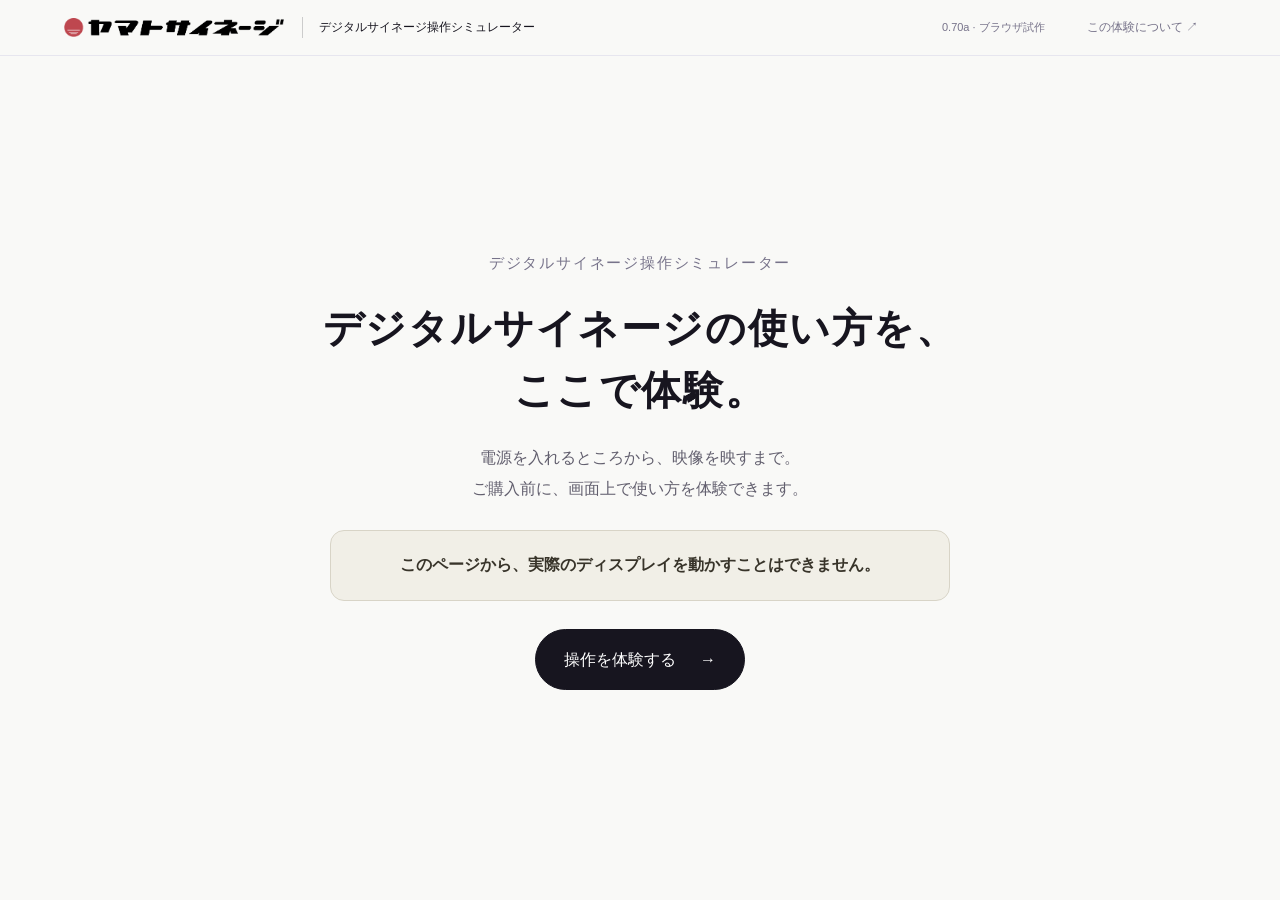
==== index.html @ a8bcfd5c "Explain management sections after playback and provide reusable help" ====
<!doctype html>
<html lang="ja"><head><meta charset="utf-8"><meta name="viewport" content="width=device-width,initial-scale=1"><meta name="theme-color" content="#f6f6f4"><title>デジタルサイネージ操作シミュレーター | ヤマトサイネージ</title><link rel="stylesheet" href="style.css"></head>
<body><header class="site-head"><a href="./" class="brand"><img class="yamato-logo" src="assets/yamato-signage.png" alt="ヤマトサイネージ" width="591" height="51"><span>デジタルサイネージ操作シミュレーター</span></a><span class="edition">0.70a · ブラウザ試作</span><button id="about" class="quiet">この体験について ↗</button></header>
<section id="entry-screen" class="entry-screen" aria-labelledby="entry-title">
  <div class="entry-card">
    
    <p class="entry-label">デジタルサイネージ操作シミュレーター</p>
    <h1 id="entry-title">デジタルサイネージの使い方を、<br>ここで体験。</h1>
    <p class="entry-description">電源を入れるところから、映像を映すまで。<br>ご購入前に、画面上で使い方を体験できます。</p>
    <div class="entry-notice"><strong>このページから、実際のディスプレイを動かすことはできません。</strong></div>
    <button id="start-experience" class="primary entry-start">操作を体験する <span aria-hidden="true">→</span></button>
    <noscript><p>体験をはじめるには、ブラウザのJavaScriptを有効にしてください。</p></noscript>
  </div>
</section>
<main id="experience-main" hidden><section class="intro"><div><p class="eyebrow">YAMATO SIGNAGE EXPERIENCE</p><h1>デジタルサイネージ操作シミュレーター</h1><p>電源を入れて、つないで、映す。<br>サイネージの使い方を、ご購入前にお試しください。</p></div><div class="experience-toolbar"><button id="reset" class="restart-button">↶ 最初からやりなおす</button><div class="mode-switch" aria-label="体験モード"><button id="guided" aria-pressed="true">案内付き</button><button id="free" aria-pressed="false">自由に操作</button></div></div></section>
<div class="experience"><section class="stage" aria-label="デジタルサイネージ操作シミュレーター"><div class="stage-top"><span><i id="power-led"></i><span id="device-state">電源 OFF</span></span><div class="stage-tools"><button id="edit-shortcut" class="edit-shortcut" disabled title="体験用ショートカット：リモコンの戻ると同じ操作">編集画面へ</button><button id="rotate" class="quiet">▯ 縦向きにする</button></div></div><div class="display-wrap"><div class="display"><div id="screen" tabindex="-1" aria-label="PANELY画面"></div><div class="bezel"><span>YAMATO SIGNAGE</span><i id="bezel-led"></i></div></div></div><div class="connections"><button id="power" class="connection"><b>⏻</b><span>電源を入れる</span></button><button id="usb" class="connection"><b>▰</b><span>USBを挿す</span></button><button id="hdmi" class="connection"><b>▱</b><span>HDMIをつなぐ</span></button></div><div id="hdmi-dock" class="hdmi-dock hidden" aria-label="HDMI接続元"><div class="source-device"><div id="source-preview" aria-hidden="true"></div><small id="source-label"></small></div><div class="hdmi-dock-info"><p id="hdmi-status" role="status" aria-live="polite"></p><div class="source-actions"><button id="show-hdmi">HDMI表示に切り替える</button><button id="source-next">接続元の画面を切替</button><button id="source-change">接続元を変更</button></div><small>下の接続元は体験用です。実際のPCやSTBには接続しません。</small></div></div><p class="simulation-note">画面・端子をクリックして操作できます。接続と電源はブラウザ上の疑似体験です。</p></section>
<aside><section id="guide" class="guide"><div class="guide-top"><span>操作ガイド</span><span id="step-count">01 / 05</span></div><div class="progress"><i id="progress"></i></div><p id="guide-kicker" class="eyebrow"></p><h2 id="guide-title"></h2><p id="guide-body"></p><div id="guide-note" class="guide-note"></div><details><summary>USBに入れる素材の準備</summary><p>USB直下に「PANELY」を作り、必要な種類のフォルダに素材を入れます。</p><pre>PANELY/
├ image/  写真・画像
├ video/  動画
├ html/   HTML
└ apk/    アプリ</pre><p>体験用USBにはサンプル素材を用意しています。</p></details></section>
<section class="remote" aria-label="付属リモコン"><div class="remote-head"><span>付属リモコン</span><span>REMOTE CONTROL</span></div>
<div class="remote-body">
  <div class="remote-top-row">
    <button data-key="power" class="remote-key remote-power" aria-label="リモコンの電源" title="電源を入れる／切る"><svg viewBox="0 0 24 24" aria-hidden="true"><path d="M12 3v9M7 6a8 8 0 1 0 10 0"/></svg></button>
    <button class="remote-key" disabled aria-label="ホーム（動作未確認）" title="ホーム：この試作では外観のみ"><svg viewBox="0 0 24 24" aria-hidden="true"><path d="m3 11 9-8 9 8M6 10v11h5v-7h3v7h4V10M17 4v3"/></svg></button>
  </div>
  <div class="remote-dpad" role="group" aria-label="方向キーとOK">
    <button data-key="ArrowUp" class="remote-arrow remote-up" aria-label="上" title="上">▲</button>
    <button data-key="ArrowLeft" class="remote-arrow remote-left" aria-label="左" title="左">◀</button>
    <button data-key="Enter" class="remote-ok" aria-label="決定（OK）" title="決定">OK</button>
    <button data-key="ArrowRight" class="remote-arrow remote-right" aria-label="右" title="右">▶</button>
    <button data-key="ArrowDown" class="remote-arrow remote-down" aria-label="下" title="下">▼</button>
  </div>
  <div class="remote-functions">
    <button class="remote-key remote-menu" disabled aria-label="メニュー（動作未確認）" title="メニュー：この試作では外観のみ"><svg viewBox="0 0 24 24" aria-hidden="true"><path d="M8 6h13M8 12h13M8 18h13M3 6h1M3 12h1M3 18h1"/></svg></button>
    <button data-key="Escape" class="remote-key remote-back" aria-label="戻る" title="戻る"><svg viewBox="0 0 24 24" aria-hidden="true"><path d="m8 4-4 4 4 4M4 8h10a6 6 0 0 1 0 12H5"/></svg></button>
    <button class="remote-key remote-mouse" disabled aria-label="マウス（動作未確認）" title="マウス：この試作では外観のみ"><svg viewBox="0 0 24 24" aria-hidden="true"><rect x="6" y="6" width="12" height="15" rx="6"/><path d="M12 6V3l2-2M6 12h12M12 6v6"/></svg></button>
    <button class="remote-key remote-volume-down" disabled aria-label="音量を下げる（未対応）" title="音量：この試作では外観のみ"><svg viewBox="0 0 24 24" aria-hidden="true"><path d="M3 9h4l5-4v14l-5-4H3z"/><path d="M16 12h6"/></svg></button>
    <button class="remote-key remote-volume-up" disabled aria-label="音量を上げる（未対応）" title="音量：この試作では外観のみ"><svg viewBox="0 0 24 24" aria-hidden="true"><path d="M2 9h4l5-4v14l-5-4H2z"/><path d="M15 12h7M18.5 8.5v7"/></svg></button>
  </div>
</div>
<p>赤い電源・方向キー・OK・戻るを操作できます。キーボードの矢印・Enter・Escにも対応。</p><details class="remote-note"><summary>その他のキーについて</summary><p>ホーム・メニュー・マウス・音量キーは外観のみ再現しています。実機の動作を確認してから追加します。</p></details></section>
<details class="lab"><summary>体験条件を変える</summary><label>USBの中身<select id="usb-condition"><option value="ready">正しいフォルダ・サンプル入り</option><option value="folders">PANELYフォルダがない</option><option value="empty">フォルダ内が空</option><option value="error">読み取りに失敗する</option></select></label><label><input type="checkbox" id="permission">ファイルアクセスを許可済み</label><label>端末の時刻（時間割の確認用）<input id="sim-time" type="time"></label><button id="realtime">実際の時刻に戻す</button></details></aside></div>
<footer><span>ヤマトサイネージ · デジタルサイネージ操作シミュレーター</span><span>実機ソース 0.70a-usb 準拠の試作 / 実機との照合前</span><a href="coverage.html">再現範囲・確認待ち項目</a></footer></main><div id="toast" role="status" aria-live="polite"></div><dialog id="info"><h2>デジタルサイネージ操作シミュレーターについて</h2><p>ヤマトサイネージの屋内用機器の使い方を、画面上のサンプルで体験できます。操作画面には、標準搭載のサイネージアプリ「PANELY（パネリー）」が登場します。</p><p>PANELY 0.70a-usbのソースを基に、画面と操作の流れをブラウザ向けに再構成した試作です。実機と完全に一致することを確認した版ではありません。</p><p>USB・HDMI・電源・アプリはサンプルによる疑似体験です。起動ロゴは実機写真を参考に再現しています。端子の位置、本体形状、起動時間、Android設定画面は仮の表現です。</p><p>体験の設定はこのブラウザに保存します。実際のディスプレイやUSBのデータは変更しません。</p><a href="coverage.html">再現範囲を確認する</a><form method="dialog"><button class="primary">閉じる</button></form></dialog><dialog id="hdmi-picker" class="hdmi-picker"><h2>何をHDMIにつなぎますか？</h2><p>接続元が出している映像を、ディスプレイに映します。</p><div class="source-choices"><button id="connect-pc"><span class="source-choice-icon">▱</span><strong>パソコン</strong><small>資料やプレゼンテーションを映す</small></button><button id="connect-stb"><span class="source-choice-icon">▰</span><strong>STB（外付けプレーヤー）</strong><small>STBで再生しているコンテンツを映す</small></button></div><p>接続後、体験用の「HDMI表示に切り替える」で映像を確認できます。接続と表示切替を分けて体験します。</p><form method="dialog"><button>やめる</button></form></dialog><script src="core.js"></script><script src="app.js"></script><script src="management-help.js"></script><script src="tutorial.js"></script></body></html>
---- style.css ----
:root{--paper:#f6f6f4;--ink:#17151f;--muted:#77738a;--line:#e7e6ef;--accent:#4a4757;--green:#33765b}*{box-sizing:border-box}body{margin:0;background:#f9f9f7;color:var(--ink);font:14px/1.7 "Yu Gothic UI","Meiryo",sans-serif}button,input,select{font:inherit}button,a,input,select{ -webkit-tap-highlight-color:transparent}button{cursor:pointer;border:1px solid var(--line);border-radius:999px;padding:10px 18px;background:#fff;color:var(--ink);transition:background .18s,transform .18s}button:hover{background:#eeedf2}button:active{transform:scale(.97)}button:disabled{opacity:.4;cursor:default}button:focus-visible,a:focus-visible,input:focus-visible,select:focus-visible,.remote-focus{outline:3px solid var(--ink)!important;outline-offset:3px;box-shadow:0 0 0 6px white!important}a{color:inherit}.site-head{height:84px;display:flex;align-items:center;gap:24px;padding:0 5%;border-bottom:1px solid var(--line)}.brand{display:flex;gap:10px;align-items:center;text-decoration:none;font-size:22px;font-weight:800;letter-spacing:.09em}.brand img{width:32px;height:32px}.brand span{font-size:12px;letter-spacing:0;font-weight:400;border-left:1px solid #ccc;padding-left:16px;margin-left:8px}.edition{font-size:11px;color:var(--muted);margin-left:auto}.quiet{background:transparent;border:none;color:var(--muted);font-size:12px}main{max-width:1480px;margin:auto;padding:0 5%}.intro{display:flex;align-items:flex-end;justify-content:space-between;padding:40px 0 30px}.eyebrow{font-size:10px;letter-spacing:.18em;font-weight:700;color:var(--muted)}h1{font-size:36px;font-weight:600;letter-spacing:.04em;line-height:1.45;margin:10px 0 14px}.intro p:not(.eyebrow){font-size:13px;color:#777582;margin:0}.mobile{display:none}.mode-switch{display:flex;border:1px solid var(--line);padding:4px;border-radius:30px}.mode-switch button{border:0;background:transparent;font-size:12px}.mode-switch button[aria-pressed=true]{background:var(--ink);color:white}.experience{display:grid;grid-template-columns:minmax(0,1fr) 290px;gap:26px;align-items:start}.stage{background:#eeefed;border:1px solid #e4e5e2;border-radius:20px;padding:16px 24px 12px}.stage-top{display:flex;justify-content:space-between;align-items:center;color:#777;font-size:11px}.stage-top>span{display:flex;gap:8px;align-items:center}i{display:inline-block}#power-led,#bezel-led{width:5px;height:5px;border-radius:50%;background:#939499}#power-led.on,#bezel-led.on{background:#83b89b}.display-wrap{margin:16px auto 0;width:100%;transition:width .3s}.display{background:#18191c;border-radius:10px;padding:10px 10px 0;box-shadow:0 18px 35px #17151f18}#screen{aspect-ratio:16/10;background:var(--paper);position:relative;overflow:auto;scrollbar-width:thin;container-type:inline-size;border-radius:2px;font-size:13px}#screen.off,#screen.hdmi,#screen.play,#screen.boot{background:#080909;color:white}.bezel{height:27px;display:flex;justify-content:center;align-items:center;position:relative;color:#8b8c8f;font-size:7px;letter-spacing:.2em}.bezel i{position:absolute;right:8px}.connections{display:flex;justify-content:center;gap:10px;margin-top:22px}.connection{display:flex;gap:10px;align-items:center;font-size:11px;background:#f9faf8;padding:11px 16px}.connection b{font-size:21px;line-height:1}.connection.connected{border-color:#83a893;background:#e3eee6;color:#24533d}.simulation-note{text-align:center;font-size:10px;color:#828681;margin:14px 0 0}.guide{background:white;border:1px solid var(--line);border-radius:17px;padding:22px}.guide-top{display:flex;justify-content:space-between;font-size:10px;color:var(--muted)}.progress{height:3px;background:var(--line);margin:14px 0 26px}.progress i{display:block;height:100%;background:var(--ink);width:20%;transition:width .3s}.guide h2{font-size:20px;line-height:1.6;margin:8px 0 14px}.guide p:not(.eyebrow){font-size:12px;color:#777382}.guide-note{font-size:11px;border-left:2px solid #c8c6d0;padding:0 0 0 12px;margin:22px 0}.guide details{font-size:11px;border-top:1px solid var(--line);padding-top:15px}summary{cursor:pointer}.guide pre{background:var(--paper);padding:10px;font-size:10px}.remote{border:1px solid var(--line);border-radius:17px;background:#f2f2f0;padding:18px;margin-top:16px}.remote-head{display:flex;justify-content:space-between;font-size:11px}.remote-head span+span{font-size:8px;color:var(--muted);letter-spacing:.1em}.remote-grid{display:grid;grid-template-columns:1fr 1fr 1fr;gap:6px;max-width:190px;margin:14px auto}.remote button{padding:7px 9px;font-size:10px;box-shadow:0 2px 0 #00000008}.input-key{grid-column:1/4;justify-self:end;margin-bottom:4px}.up{grid-column:2}.left{grid-column:1}.ok{background:var(--ink)!important;color:white}.down{grid-column:2}.back{grid-column:1/4;justify-self:start}.remote p{font-size:10px;color:var(--muted);margin:0}.lab{font-size:11px;margin-top:16px;padding:0 10px}.lab label{display:block;margin:16px 0 8px}.lab select,.lab input[type=time]{width:100%;padding:8px;border:1px solid var(--line);border-radius:8px}.lab button{font-size:10px}footer{display:flex;justify-content:space-between;gap:14px;flex-wrap:wrap;margin:30px 0;font-size:10px;color:var(--muted)}.portrait .display-wrap{width:56%}.portrait #screen{aspect-ratio:9/16}.center{min-height:100%;padding:36px 26px;display:flex;flex-direction:column;align-items:center;justify-content:center;text-align:center;gap:14px}.center h2{font-size:clamp(18px,3.4cqw,30px);line-height:1.4;margin:0}.center p{color:var(--muted);margin:0;white-space:pre-line;max-width:530px;line-height:1.8}.logo{width:72px;height:72px;margin-bottom:10px}.primary{background:var(--ink);color:white;border-color:var(--ink)}.primary:hover{background:#393642}.center>.primary{min-width:210px;margin-top:12px}button.choice{display:flex;flex-direction:column;text-align:left;max-width:420px;width:90%;border-radius:18px;padding:13px 24px}button.choice small{font-size:11px;color:var(--muted)}button.choice strong{font-size:15px}.back-link{display:block;border:0;background:transparent;color:var(--muted);padding:10px 0;text-align:left}.page{padding:20px 24px 40px}.page h2{font-size:23px;margin:8px 0}.page h3{font-size:13px;margin:18px 0 8px}.page p{color:var(--muted);font-size:12px}.card{background:#fff;border-radius:17px;padding:15px;margin:10px 0}.row{display:flex;align-items:center;justify-content:space-between;gap:12px;border-bottom:1px solid #efedf2;padding:12px 0}.row:last-child{border-bottom:none}.row strong{display:block;font-size:13px}.row small{display:block;color:var(--muted);font-size:10px}.row>div:first-child{flex:1}.row button{padding:7px 13px;font-size:11px;white-space:nowrap}.tabs{display:flex;align-items:center;gap:8px;margin:14px 0}.tabs button{font-size:11px;padding:9px 15px}.tabs button:last-child{margin-left:auto}.tabs .selected{background:var(--accent);color:white}.grid{display:grid;grid-template-columns:repeat(3,1fr);gap:10px}.tile{border-radius:14px;padding:0;overflow:hidden;background:white;text-align:left;border:2px solid transparent;min-width:0}.tile.selected{border-color:var(--ink)}.tile .art{height:85px;position:relative}.tile label{display:block;padding:9px;font-size:10px;overflow-wrap:anywhere;cursor:pointer}.tile small{display:block;color:var(--muted)}.plus{display:flex;align-items:center;justify-content:center;min-height:110px;border:1px dashed #bbb8c7;background:transparent;font-size:14px}.art{display:flex;flex-direction:column;justify-content:center;align-items:center;overflow:hidden}.art.cafe{background:#e3cdb2;color:#4d3825}.art.sale{background:#e8f0a1;color:#233d31}.art.html{background:#d9dff3;color:#29324b}.art.video{background:#485e51;color:#f8e9cb}.art strong{font:600 22px/1.1 Georgia,serif;letter-spacing:.02em}.art small{color:inherit;font-size:9px;letter-spacing:.12em}.art.video:before{content:"";width:55px;height:55px;border:1px solid #e4d8b7;border-radius:50%;position:absolute;opacity:.3;animation:drift 5s ease-in-out infinite alternate}.play .art{min-height:100%;width:100%;position:absolute;inset:0}.play .art strong{font-size:clamp(32px,9cqw,90px);z-index:1}.play .art small{font-size:clamp(12px,2cqw,22px);margin:12px}.play .art button{margin:12px;z-index:1}.play .art.video:before{width:45cqw;height:45cqw}.screen-video{width:100%;height:100%;object-fit:contain;position:absolute;inset:0}.pin-pad{display:grid;grid-template-columns:repeat(3,1fr);gap:10px;max-width:260px}.pin-pad button{font-size:20px;min-width:62px;padding:8px}.dots{font-size:26px;letter-spacing:.3em;color:var(--accent)}.actions{display:flex;flex-wrap:wrap;gap:8px;margin:14px 0}.actions button{font-size:11px}.dialog-shade{position:absolute;inset:0;background:#17151f66;display:flex;align-items:center;justify-content:center;z-index:10;padding:20px}.screen-dialog{background:var(--paper);color:var(--ink);padding:24px;border-radius:20px;max-width:480px;width:100%;max-height:95%;overflow:auto}.screen-dialog h2{font-size:20px;margin:0 0 10px}.screen-dialog p{white-space:pre-line;font-size:12px;color:var(--muted)}.screen-dialog input:not([type=checkbox]),.screen-dialog select{display:block;width:100%;border:1px solid #ccc;border-radius:9px;background:white;padding:10px;margin:10px 0}.screen-dialog label{font-size:12px}.screen-dialog .error{color:#b43838}.corner{position:absolute;left:0;top:0;width:65px;height:65px;background:transparent;border:none;border-radius:0;z-index:2;padding:0;touch-action:none}.corner:hover{background:#ffffff12}.boot .logo{width:60px;height:60px}.off .center p{color:#696e70;font-size:11px}.off .power-symbol{font-size:32px;color:#393d40}.hdmi-desktop{height:100%;background:linear-gradient(125deg,#b8c9db,#536d88);padding:8%;color:#1e2833}.desktop-window{background:#ffffffea;height:90%;border-radius:8px;padding:28px;box-shadow:0 15px 40px #17213433;display:flex;flex-direction:column;justify-content:center}.desktop-window h2{font-size:4cqw}.desktop-window p{font-size:1.8cqw}.desktop-top{border-bottom:1px solid #bbb;font-size:10px}.os-note{background:#fff0cd;border-radius:8px;padding:10px!important;color:#68521b!important}.clock{font-size:8cqw;font-weight:300;letter-spacing:.08em}.shift-sample{padding:30px;background:white;text-align:center;animation:shift 5s linear infinite}.clock-note{font-size:12px;color:var(--muted)}#toast{position:fixed;bottom:24px;left:50%;transform:translateX(-50%);background:var(--ink);color:white;border-radius:12px;padding:12px 22px;z-index:50;max-width:90vw;font-size:12px;opacity:0;pointer-events:none}#toast.show{opacity:1}dialog{border:0;border-radius:20px;max-width:540px;padding:32px;color:var(--ink)}dialog::backdrop{background:#17151f66}dialog p{font-size:13px;color:var(--muted)}dialog form{margin-top:20px}.hidden{display:none!important}@keyframes drift{to{transform:translate(30px,-15px) scale(1.2)}}@keyframes shift{25%{transform:translate(8px,0)}50%{transform:translate(8px,8px)}75%{transform:translate(-8px,8px)}}@media(max-width:1050px){main{padding:0 3%}.experience{grid-template-columns:minmax(0,1fr) 250px;gap:16px}.stage{padding:12px}#screen{font-size:11px}.guide{padding:18px}.center{padding:28px 18px;gap:10px}.logo{width:54px;height:54px}.grid{grid-template-columns:repeat(2,1fr)}}@media(max-width:760px){.site-head{height:65px;padding:0 5%;gap:8px}.edition{display:none}.site-head .quiet{margin-left:auto}.brand{font-size:18px}.brand span{display:none}.intro{padding:25px 0;align-items:flex-start;gap:10px}.intro h1{font-size:27px}.intro .eyebrow{font-size:8px}.intro p:not(.eyebrow){font-size:11px}.mode-switch{flex-direction:column;flex-shrink:0}.mode-switch button{font-size:10px;padding:7px 10px}.experience{display:flex;flex-direction:column}.stage{width:100%}.experience aside{display:grid;grid-template-columns:1fr 1fr;gap:12px;width:100%}.guide{padding:16px}.guide h2{font-size:17px}.guide p:not(.eyebrow){font-size:11px}.remote{margin:0}.lab{grid-column:1/-1}.stage-top .quiet{font-size:10px}#screen{aspect-ratio:4/3}.connection{gap:5px;padding:10px;font-size:10px}.connections{gap:6px}.portrait .display-wrap{width:73%}.center{padding:25px 14px}.center p{font-size:10px}.center h2{font-size:19px}button.choice{padding:10px 18px}.logo{width:48px;height:48px;margin:0}.center>.primary{min-width:160px;padding:8px 16px;margin-top:5px}.page{padding:15px}.row{flex-wrap:wrap}.tabs{flex-wrap:wrap}.tabs button{font-size:10px;padding:8px}.card{padding:10px}.grid{gap:8px}.pin-pad{gap:5px}.pin-pad button{min-width:44px;padding:4px}.dots{font-size:19px}.screen-dialog{padding:16px}.simulation-note{font-size:9px}}@media(prefers-reduced-motion:reduce){*,*:before{animation:none!important;transition:none!important}}

#screen.boot{background:#000}.android-boot{position:absolute;inset:0;display:flex;align-items:center;justify-content:center}.android-boot img{display:block;width:31%;height:auto;user-select:none;filter:none}




/* Supplied remote: photo-based proportions and button placement. */
.remote-body{position:relative;width:148px;height:570px;margin:22px auto 25px;padding:36px 15px 0;border-radius:48% 48% 44% 44% / 1.1% 1.1% 1% 1%;background:radial-gradient(ellipse at 40% 10%,#ffffff0b,transparent 58%),repeating-linear-gradient(108deg,#ffffff03 0,#ffffff03 1px,transparent 1px,transparent 3px),linear-gradient(95deg,#212326,#303236 40%,#27292c 85%,#17191c);border:1px solid #3b3d40;box-shadow:inset 1px 0 2px #ffffff15,inset -2px 0 3px #0008,4px 13px 18px #17151f24}
.remote-top-row{display:flex;justify-content:space-between;padding:0 4px}
.remote .remote-key{width:36px;height:36px;min-width:0;padding:8px;border:1.5px solid #111315;border-radius:50%;color:#e3e5e5;background:linear-gradient(130deg,#373a3d,#212326);box-shadow:0 2px 3px #0009,inset 0 1px 1px #ffffff15;display:flex;align-items:center;justify-content:center}
.remote .remote-key svg{width:22px;height:22px;fill:none;stroke:currentColor;stroke-width:1.7;stroke-linecap:round;stroke-linejoin:round;flex-shrink:0}
.remote .remote-key:disabled{opacity:1;cursor:default;color:#c5c8c8}
.remote .remote-key:hover:not(:disabled){background:linear-gradient(130deg,#484c50,#303337)}
.remote .remote-key.remote-power{background:linear-gradient(135deg,#ee6564,#d84d4d);border-color:#b13e3e;color:#fff2f0;box-shadow:0 2px 3px #0008,inset 0 1px 2px #ffb0a480}
.remote .remote-key.remote-power:hover{background:#f07570}
.remote-dpad{position:relative;width:120px;height:120px;border-radius:50%;margin:12px -2px 14px;background:linear-gradient(140deg,#35383c,#222427);border:1.5px solid #0f1113;box-shadow:0 2px 3px #0008,inset 0 1px 1px #ffffff12}
.remote .remote-arrow{position:absolute;width:38px;height:34px;border:0;border-radius:12px;padding:0;background:transparent;color:#e1e5e5;box-shadow:none;font-size:16px;line-height:1;text-shadow:0 1px 2px #000}
.remote .remote-arrow:hover{background:#ffffff10}
.remote-up{left:40px;top:0}.remote-down{left:40px;bottom:0}.remote-left{left:0;top:42px}.remote-right{right:0;top:42px}
.remote .remote-ok{position:absolute;left:32px;top:32px;width:54px;height:54px;border-radius:50%;padding:0;font:19px Arial,sans-serif;color:#e2e5e5;background:linear-gradient(145deg,#33363a,#242629);border:2px solid #101214;box-shadow:0 1px 2px #0009,inset 0 1px 2px #ffffff12}
.remote .remote-ok:hover{background:#3c4044}
.remote-functions{position:relative;height:120px;margin:0 4px}
.remote-functions .remote-key{position:absolute}.remote-menu{left:0;top:0}.remote-back{right:0;top:0}.remote-mouse{left:calc(50% - 18px);top:37px}.remote-volume-down{left:0;top:76px}.remote-volume-up{right:0;top:76px}
.remote .remote-note{font-size:10px;color:var(--muted);margin-top:12px}.remote-note p{margin-top:8px}
@media(max-width:760px){.remote{padding:14px 8px}.remote-head{justify-content:center}.remote-head span+span{display:none}.remote-body{width:142px;height:548px;padding-left:12px;padding-right:12px}.remote>p,.remote-note{padding:0 5px}}
@media(max-width:420px){.experience aside{grid-template-columns:minmax(0,1fr)}.remote-head{justify-content:space-between;padding:0 10px}.remote-head span+span{display:inline}}
/* Balanced workspace: display on the left, a readable control column on the right. */
.site-head{height:56px}
.intro{padding:12px 0 16px;align-items:center;gap:20px}
.intro .eyebrow{display:none}
.intro h1{font-size:25px;margin:0 0 5px;line-height:1.35}
.intro p:not(.eyebrow){font-size:12px;line-height:1.6}
.intro p:not(.eyebrow) br{display:none}
.experience{grid-template-columns:minmax(0,1fr) 320px;gap:20px;align-items:start}
.experience aside{display:flex;flex-direction:column;gap:12px;min-width:0}
.experience aside>section,.experience aside>.lab{width:100%}
.guide{padding:16px 18px}
.guide .progress{margin:9px 0 12px}
.guide .eyebrow{margin:8px 0 4px;font-size:9px}
.guide h2{font-size:18px;margin:4px 0 8px;line-height:1.5;text-wrap:pretty}
.guide p:not(.eyebrow){font-size:12px;line-height:1.7;margin:8px 0}
.guide-note{font-size:10px;margin:10px 0;line-height:1.7}
.guide details{padding-top:9px}
.stage{padding:12px 16px}
.stage-top .quiet{padding:4px 8px}
.display-wrap{width:100%;max-width:calc(max(230px,100dvh - 355px) * 1.6 + 20px);margin:8px auto 0}
.portrait .display-wrap{width:100%;max-width:calc(max(230px,100dvh - 355px) * .5625 + 20px)}
.connections{margin-top:12px;gap:10px}
.connection{padding:9px 14px}
.simulation-note{margin-top:8px}
.remote{margin:0;padding:14px 16px;display:grid;grid-template-columns:148px minmax(0,1fr);column-gap:16px;row-gap:10px;align-items:start}
.remote-head{grid-column:1/-1;justify-content:space-between;align-items:center}
.remote-head span+span{display:inline;font-size:8px}
.remote-body{grid-column:1;grid-row:2/4;width:148px;height:330px;margin:0;padding:20px 15px 0;border-radius:10px 10px 12px 12px}
.remote-dpad{margin-top:10px;margin-bottom:12px}
.remote>p{grid-column:2;grid-row:2;font-size:11px;line-height:1.8;margin:8px 0 0;padding:0;align-self:end}
.remote .remote-note{grid-column:2;grid-row:3;font-size:10px;line-height:1.7;margin:0;padding:10px 0 0;border-top:1px solid var(--line)}
.remote-note p{font-size:10px;line-height:1.7}
.lab{margin:0;padding:5px 4px;font-size:11px}
.lab label{margin:12px 0 6px}
footer{margin:16px 0;font-size:10px}
@media(max-width:1050px) and (min-width:761px){main{padding:0 2%}.experience{grid-template-columns:minmax(0,1fr) 300px;gap:14px}.remote{padding:12px;column-gap:12px}.stage{padding:10px}.intro h1{font-size:23px}}
@media(max-width:760px){.site-head{height:52px}.intro{padding:12px 0;gap:10px}.intro h1{font-size:22px}.intro p:not(.eyebrow){font-size:11px}.intro .mobile{display:none}.mode-switch{flex-direction:row}.mode-switch button{padding:6px 9px}.experience{gap:12px}.experience aside{display:grid;grid-template-columns:minmax(0,1fr) minmax(0,1fr);gap:12px;align-items:start}.display-wrap{max-width:100%}.portrait .display-wrap{width:65%;max-width:280px}.remote{display:flex;flex-direction:column;align-items:center;padding:12px}.remote-head{width:100%;justify-content:center;padding:0}.remote-head span+span{display:none}.remote-body{flex-shrink:0;width:148px;height:330px;padding:20px 15px 0;margin:0}.remote>p{font-size:10px;width:100%;align-self:auto}.remote .remote-note{width:100%}.lab{grid-column:1/-1}}
@media(max-width:480px){.experience aside{display:flex}.remote{display:grid;grid-template-columns:148px minmax(0,1fr);column-gap:16px;padding:14px 16px}.remote-head{justify-content:space-between}.remote-head span+span{display:inline}.remote>p{font-size:11px;align-self:end}.intro{flex-wrap:wrap}}
.experience-toolbar{display:flex;gap:12px;align-items:center;flex-shrink:0}
.restart-button{font-size:12px;padding:9px 14px;border-color:#cbc8d4;background:white;white-space:nowrap}
.stage-tools{display:flex;gap:8px;align-items:center}
.edit-shortcut{font-size:11px;padding:5px 12px;background:white;border-color:#ccc8d4}
.edit-shortcut:disabled{opacity:.4}
@media(max-width:760px){.intro{flex-wrap:wrap}.experience-toolbar{width:100%;justify-content:space-between;gap:8px}.restart-button{font-size:11px;padding:8px 11px}.stage-tools{gap:4px}.edit-shortcut{font-size:10px;padding:5px 8px}}
.hdmi-picker{max-width:620px;width:calc(100% - 32px)}
.source-choices{display:grid;grid-template-columns:1fr 1fr;gap:14px;margin:22px 0}
.source-choices button{display:flex;flex-direction:column;align-items:flex-start;gap:8px;border-radius:16px;padding:20px;text-align:left;background:var(--paper)}
.source-choice-icon{font-size:32px;line-height:1.3}.source-choices strong{font-size:15px}.source-choices small{font-size:12px;color:var(--muted)}
.hdmi-dock{display:flex;align-items:center;gap:16px;border-top:1px solid #d8dad7;padding-top:12px;margin-top:12px}
.source-device{width:148px;flex-shrink:0;text-align:center}.source-device>small{font-size:10px;color:var(--muted)}
#source-preview{height:83px;border:4px solid #292b2e;border-radius:5px;overflow:hidden;container-type:inline-size;background:#111}
.hdmi-dock-info{min-width:0;flex:1}.hdmi-dock-info p{margin:0 0 8px;font-size:12px;line-height:1.6}.hdmi-dock-info>small{font-size:10px;color:var(--muted)}
.source-actions{display:flex;gap:6px;flex-wrap:wrap;margin-bottom:5px}.source-actions button{font-size:11px;padding:6px 11px}
#show-hdmi{background:var(--ink);color:white}.has-hdmi-source .display-wrap{max-width:calc(max(230px,100dvh - 485px) * 1.6 + 20px)}
.has-hdmi-source.portrait .display-wrap{max-width:calc(max(230px,100dvh - 485px) * .5625 + 20px)}
.source-picture{height:100%;width:100%;position:relative;overflow:hidden;text-align:left;font-family:'Yu Gothic UI',sans-serif}
.source-pc{background:linear-gradient(140deg,#b8cfdf,#5c7791);padding:4% 5% 7%;color:#183641}
.source-desktop-bar{height:8%;font-size:1.25cqw;letter-spacing:.15em;color:#455964;background:#e9f0f3;border-radius:5px 5px 0 0;padding:1% 2%;display:flex;align-items:center;gap:4%}.source-desktop-bar span{letter-spacing:0}
.source-slide{position:relative;height:88%;padding:7%;background:#f9f7ef;display:flex;flex-direction:column;justify-content:center;gap:7%;overflow:hidden}.source-slide>small{font-size:1.5cqw;letter-spacing:.16em;z-index:1}.source-slide>strong{font-size:4.5cqw;line-height:1.5;z-index:1}.source-slide>span{font-size:1.4cqw;z-index:1}.source-slide-shape{position:absolute;width:40%;aspect-ratio:1;right:-14%;top:12%;border:3cqw solid #a2beb2;border-radius:50%}.source-taskbar{position:absolute;bottom:0;left:0;width:100%;height:5%;background:#e9f0f3b8;text-align:center;font-size:1.5cqw;line-height:1.6}
.source-stb{background:#123e3b;color:#f2e8cc;display:flex;flex-direction:column;justify-content:center;align-items:flex-start;padding:9%;gap:5%}.source-stb>small{font-size:1.5cqw;letter-spacing:.16em;z-index:1}.source-stb>strong{font:500 8cqw/.95 Georgia,serif;z-index:1}.source-stb>span{font-size:2cqw;z-index:1}.source-stb>b{font-size:1.3cqw;font-weight:400;letter-spacing:.15em;z-index:1}.source-stb-line{position:absolute;width:58%;height:120%;right:-17%;top:-10%;border:1px solid #c1cfa577;border-radius:50%;transform:rotate(30deg)}.source-stb-menu{background:#e8d8bd;color:#533a28}
@media(max-width:760px){.hdmi-dock{gap:10px;align-items:flex-start}.source-device{width:100px}#source-preview{height:57px}.hdmi-dock-info p{font-size:11px}.source-actions button{font-size:10px;padding:6px 9px}.has-hdmi-source .display-wrap{max-width:100%}.source-choices{grid-template-columns:1fr}.source-choices button{padding:15px}.source-choice-icon{display:none}}
[hidden]{display:none!important}
.entry-screen{min-height:calc(100svh - 56px);display:flex;align-items:center;justify-content:center;padding:36px 24px}
.entry-card{width:100%;max-width:720px;text-align:center;padding:24px 0 40px}
.entry-logo{width:64px;height:64px;display:block;margin:0 auto 24px}
.entry-label{font-size:13px;color:var(--muted);letter-spacing:.1em;margin:0 0 16px}
.entry-card h1{font-size:clamp(28px,4vw,42px);line-height:1.55;font-weight:650;letter-spacing:.04em;margin:0 0 22px}
.entry-description{font-size:16px;line-height:1.9;color:#625f6e;margin:0 0 26px}
.entry-notice{border:1px solid #d8d4c7;background:#f1efe7;border-radius:14px;padding:20px 24px;margin:0 auto 28px;max-width:620px;color:#38342a;font-size:16px;line-height:1.8;text-wrap:pretty}
.entry-start{font-size:16px;padding:16px 28px;min-height:56px;display:inline-flex;align-items:center;justify-content:center;gap:24px}
@media(max-width:600px){.entry-screen{padding:24px 20px;min-height:calc(100svh - 52px)}.entry-card{padding:12px 0 24px}.entry-logo{width:52px;height:52px;margin-bottom:20px}.entry-card h1{font-size:27px;letter-spacing:0;margin-bottom:18px}.entry-description{font-size:14px;margin-bottom:22px}.entry-break{display:none}.entry-notice{font-size:15px;padding:16px;margin-bottom:24px}.entry-start{font-size:15px;width:100%;max-width:360px;padding:14px 16px;gap:14px}}
.site-head .brand{font-size:18px;letter-spacing:.03em}
.entry-card{max-width:860px}
.entry-label{font-size:15px;letter-spacing:.12em;margin-bottom:22px}
.entry-card h1{font-size:clamp(27px,3.8vw,40px);word-break:keep-all;overflow-wrap:normal}
@media(max-width:1050px){.site-head .brand span{display:none}}
@media(max-width:600px){.site-head .brand{font-size:15px}.entry-label{font-size:13px}.intro h1{font-size:20px}}

/* Preserve the supplied Yamato Signage wordmark proportions. */
.site-head .brand .yamato-logo{display:block;width:220px;height:auto;flex-shrink:0}
.entry-label .yamato-logo{display:block;width:min(340px,100%);height:auto;margin:0 auto}
@media(max-width:600px){.site-head .brand .yamato-logo{width:170px}.entry-label .yamato-logo{width:min(280px,100%)}}
@media(max-width:380px){.site-head .brand .yamato-logo{width:140px}}
/* Spotlight: the shadow dims the page without lifting controls out of their layout. */
#tutorial{position:fixed;inset:0;z-index:1000;pointer-events:none}
.tour-hole{position:fixed;border:2px solid #fff;border-radius:14px;box-shadow:0 0 0 9999px #080b16b8;pointer-events:none}
.tour-card{position:fixed;width:min(340px,calc(100vw - 24px));padding:20px;background:#fff;color:#17151f;border-radius:16px;box-shadow:0 12px 48px #0003;pointer-events:auto}
.tour-card small{font-size:11px;color:#696571;letter-spacing:.1em}.tour-card p{font-size:16px;line-height:1.7;margin:10px 0 16px}
.tour-card button{font-size:13px;min-height:40px}.tour-skip{display:block;margin-top:8px;background:transparent;border:0;text-decoration:underline;color:#625f6e;padding:4px 0}.tour-finish{background:#17151f;color:white;width:100%}
#tour-intro{width:min(520px,calc(100vw - 32px));padding:28px;border:1px solid var(--line);border-radius:20px;box-shadow:0 16px 64px #0002}
#tour-intro::backdrop{background:#10132226}
#tour-intro small{font-size:12px;color:var(--muted)}
#tour-intro h2{font-size:23px;line-height:1.5;margin:12px 0 16px}
#tour-intro p{font-size:15px;line-height:1.9}
#tour-intro .tour-intro-route{font-size:13px;background:#f4f4f2;border-radius:10px;padding:12px;margin:20px 0}
#tour-intro .primary{width:100%;min-height:48px}#tour-intro .tour-skip{margin:12px auto 0}
.management-help{padding:14px;background:white;border:1px solid var(--line);border-radius:14px;font-size:13px}.management-help button{display:block;width:100%;text-align:left;margin:6px 0;font-size:12px}.management-help p{line-height:1.7}
#tour-complete,#tour-schedule{width:min(560px,calc(100vw - 32px));max-height:85dvh;overflow:auto;padding:26px;border:1px solid var(--line);border-radius:18px} .tour-options{display:grid;gap:10px}.tour-options button{text-align:left;padding:14px}.tour-options small{display:block;color:var(--muted);margin-top:5px}#tour-complete h2,#tour-schedule h2{font-size:22px}#tour-schedule p{line-height:1.8}
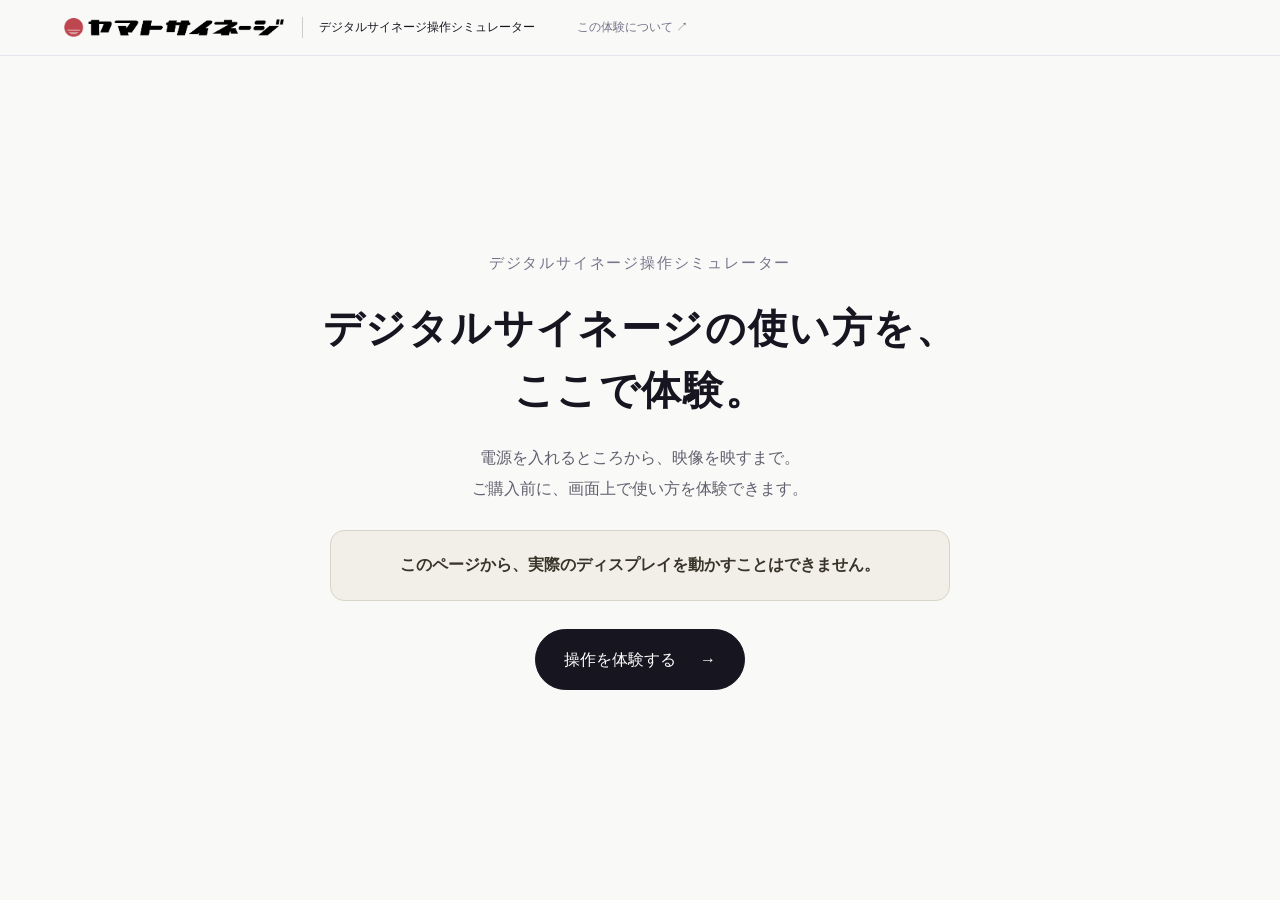
==== commit 2ad6fc52: "Remove development version label from public header" ====
--- a/index.html
+++ b/index.html
@@ -1,6 +1,6 @@
 <!doctype html>
 <html lang="ja"><head><meta charset="utf-8"><meta name="viewport" content="width=device-width,initial-scale=1"><meta name="theme-color" content="#f6f6f4"><title>デジタルサイネージ操作シミュレーター | ヤマトサイネージ</title><link rel="stylesheet" href="style.css"></head>
-<body><header class="site-head"><a href="./" class="brand"><img class="yamato-logo" src="assets/yamato-signage.png" alt="ヤマトサイネージ" width="591" height="51"><span>デジタルサイネージ操作シミュレーター</span></a><span class="edition">0.70a · ブラウザ試作</span><button id="about" class="quiet">この体験について ↗</button></header>
+<body><header class="site-head"><a href="./" class="brand"><img class="yamato-logo" src="assets/yamato-signage.png" alt="ヤマトサイネージ" width="591" height="51"><span>デジタルサイネージ操作シミュレーター</span></a><button id="about" class="quiet">この体験について ↗</button></header>
 <section id="entry-screen" class="entry-screen" aria-labelledby="entry-title">
   <div class="entry-card">
     
@@ -13,7 +13,7 @@
   </div>
 </section>
 <main id="experience-main" hidden><section class="intro"><div><p class="eyebrow">YAMATO SIGNAGE EXPERIENCE</p><h1>デジタルサイネージ操作シミュレーター</h1><p>電源を入れて、つないで、映す。<br>サイネージの使い方を、ご購入前にお試しください。</p></div><div class="experience-toolbar"><button id="reset" class="restart-button">↶ 最初からやりなおす</button><div class="mode-switch" aria-label="体験モード"><button id="guided" aria-pressed="true">案内付き</button><button id="free" aria-pressed="false">自由に操作</button></div></div></section>
-<div class="experience"><section class="stage" aria-label="デジタルサイネージ操作シミュレーター"><div class="stage-top"><span><i id="power-led"></i><span id="device-state">電源 OFF</span></span><div class="stage-tools"><button id="edit-shortcut" class="edit-shortcut" disabled title="体験用ショートカット：リモコンの戻ると同じ操作">編集画面へ</button><button id="rotate" class="quiet">▯ 縦向きにする</button></div></div><div class="display-wrap"><div class="display"><div id="screen" tabindex="-1" aria-label="PANELY画面"></div><div class="bezel"><span>YAMATO SIGNAGE</span><i id="bezel-led"></i></div></div></div><div class="connections"><button id="power" class="connection"><b>⏻</b><span>電源を入れる</span></button><button id="usb" class="connection"><b>▰</b><span>USBを挿す</span></button><button id="hdmi" class="connection"><b>▱</b><span>HDMIをつなぐ</span></button></div><div id="hdmi-dock" class="hdmi-dock hidden" aria-label="HDMI接続元"><div class="source-device"><div id="source-preview" aria-hidden="true"></div><small id="source-label"></small></div><div class="hdmi-dock-info"><p id="hdmi-status" role="status" aria-live="polite"></p><div class="source-actions"><button id="show-hdmi">HDMI表示に切り替える</button><button id="source-next">接続元の画面を切替</button><button id="source-change">接続元を変更</button></div><small>下の接続元は体験用です。実際のPCやSTBには接続しません。</small></div></div><p class="simulation-note">画面・端子をクリックして操作できます。接続と電源はブラウザ上の疑似体験です。</p></section>
+<div class="experience"><section class="stage" aria-label="デジタルサイネージ操作シミュレーター"><div class="stage-top"><span><i id="power-led"></i><span id="device-state">電源 OFF</span></span><div class="stage-tools"><button id="edit-shortcut" class="edit-shortcut" disabled title="体験用ショートカット：リモコンの戻ると同じ操作">編集画面へ</button><button id="rotate" class="quiet">▯ 縦向きにする</button></div></div><div class="display-wrap"><div class="display"><div id="screen" tabindex="-1" aria-label="PANELY画面"></div><div class="bezel"><span>YAMATO SIGNAGE</span><i id="bezel-led"></i></div></div></div><div class="connections"><button id="power" class="connection"><b>⏻</b><span>電源を入れる</span></button><button id="usb" class="connection"><b>▰</b><span>USBを挿す</span></button><button id="hdmi" class="connection"><b>▱</b><span>HDMIをつなぐ</span></button></div><div id="hdmi-dock" class="hdmi-dock hidden" aria-label="HDMI接続元"><div class="source-device"><div id="source-preview" aria-hidden="true"></div><small id="source-label"></small></div><div class="hdmi-dock-info"><p id="hdmi-status" role="status" aria-live="polite"></p><div class="source-actions"><button id="show-hdmi">HDMI表示に切り替える</button><button id="source-next">接続元の画面を切替</button></div><small>下の接続元は体験用です。実際のPCやSTBには接続しません。</small></div></div><p class="simulation-note">画面・端子をクリックして操作できます。接続と電源はブラウザ上の疑似体験です。</p></section>
 <aside><section id="guide" class="guide"><div class="guide-top"><span>操作ガイド</span><span id="step-count">01 / 05</span></div><div class="progress"><i id="progress"></i></div><p id="guide-kicker" class="eyebrow"></p><h2 id="guide-title"></h2><p id="guide-body"></p><div id="guide-note" class="guide-note"></div><details><summary>USBに入れる素材の準備</summary><p>USB直下に「PANELY」を作り、必要な種類のフォルダに素材を入れます。</p><pre>PANELY/
 ├ image/  写真・画像
 ├ video/  動画
@@ -23,7 +23,7 @@
 <div class="remote-body">
   <div class="remote-top-row">
     <button data-key="power" class="remote-key remote-power" aria-label="リモコンの電源" title="電源を入れる／切る"><svg viewBox="0 0 24 24" aria-hidden="true"><path d="M12 3v9M7 6a8 8 0 1 0 10 0"/></svg></button>
-    <button class="remote-key" disabled aria-label="ホーム（動作未確認）" title="ホーム：この試作では外観のみ"><svg viewBox="0 0 24 24" aria-hidden="true"><path d="m3 11 9-8 9 8M6 10v11h5v-7h3v7h4V10M17 4v3"/></svg></button>
+    <button data-key="home" class="remote-key remote-home" aria-label="ホーム" title="ホーム：選択中の内容を再生"><svg viewBox="0 0 24 24" aria-hidden="true"><path d="m3 11 9-8 9 8M6 10v11h5v-7h3v7h4V10M17 4v3"/></svg></button>
   </div>
   <div class="remote-dpad" role="group" aria-label="方向キーとOK">
     <button data-key="ArrowUp" class="remote-arrow remote-up" aria-label="上" title="上">▲</button>
@@ -33,16 +33,16 @@
     <button data-key="ArrowDown" class="remote-arrow remote-down" aria-label="下" title="下">▼</button>
   </div>
   <div class="remote-functions">
-    <button class="remote-key remote-menu" disabled aria-label="メニュー（動作未確認）" title="メニュー：この試作では外観のみ"><svg viewBox="0 0 24 24" aria-hidden="true"><path d="M8 6h13M8 12h13M8 18h13M3 6h1M3 12h1M3 18h1"/></svg></button>
+    <button data-key="input" class="remote-key remote-menu" aria-label="入力切替" title="入力切替：HDMIを表示"><svg viewBox="0 0 24 24" aria-hidden="true"><path d="M8 6h13M8 12h13M8 18h13M3 6h1M3 12h1M3 18h1"/></svg></button>
     <button data-key="Escape" class="remote-key remote-back" aria-label="戻る" title="戻る"><svg viewBox="0 0 24 24" aria-hidden="true"><path d="m8 4-4 4 4 4M4 8h10a6 6 0 0 1 0 12H5"/></svg></button>
     <button class="remote-key remote-mouse" disabled aria-label="マウス（動作未確認）" title="マウス：この試作では外観のみ"><svg viewBox="0 0 24 24" aria-hidden="true"><rect x="6" y="6" width="12" height="15" rx="6"/><path d="M12 6V3l2-2M6 12h12M12 6v6"/></svg></button>
     <button class="remote-key remote-volume-down" disabled aria-label="音量を下げる（未対応）" title="音量：この試作では外観のみ"><svg viewBox="0 0 24 24" aria-hidden="true"><path d="M3 9h4l5-4v14l-5-4H3z"/><path d="M16 12h6"/></svg></button>
     <button class="remote-key remote-volume-up" disabled aria-label="音量を上げる（未対応）" title="音量：この試作では外観のみ"><svg viewBox="0 0 24 24" aria-hidden="true"><path d="M2 9h4l5-4v14l-5-4H2z"/><path d="M15 12h7M18.5 8.5v7"/></svg></button>
   </div>
 </div>
-<p>赤い電源・方向キー・OK・戻るを操作できます。キーボードの矢印・Enter・Escにも対応。</p><details class="remote-note"><summary>その他のキーについて</summary><p>ホーム・メニュー・マウス・音量キーは外観のみ再現しています。実機の動作を確認してから追加します。</p></details></section>
+<p>赤い電源・ホーム・方向キー・OK・戻る・入力切替を操作できます。キーボードの矢印・Enter・Escにも対応。</p><details class="remote-note"><summary>その他のキーについて</summary><p>入力切替でHDMIを表示し、ホームで現在選ばれている内容に戻ります。マウス・音量キーは、このシミュレーターでは利用できません。</p></details></section>
 <details class="lab"><summary>体験条件を変える</summary><label>USBの中身<select id="usb-condition"><option value="ready">正しいフォルダ・サンプル入り</option><option value="folders">PANELYフォルダがない</option><option value="empty">フォルダ内が空</option><option value="error">読み取りに失敗する</option></select></label><label><input type="checkbox" id="permission">ファイルアクセスを許可済み</label><label>端末の時刻（時間割の確認用）<input id="sim-time" type="time"></label><button id="realtime">実際の時刻に戻す</button></details></aside></div>
-<footer><span>ヤマトサイネージ · デジタルサイネージ操作シミュレーター</span><span>実機ソース 0.70a-usb 準拠の試作 / 実機との照合前</span><a href="coverage.html">再現範囲・確認待ち項目</a></footer></main><div id="toast" role="status" aria-live="polite"></div><dialog id="info"><h2>デジタルサイネージ操作シミュレーターについて</h2><p>ヤマトサイネージの屋内用機器の使い方を、画面上のサンプルで体験できます。操作画面には、標準搭載のサイネージアプリ「PANELY（パネリー）」が登場します。</p><p>PANELY 0.70a-usbのソースを基に、画面と操作の流れをブラウザ向けに再構成した試作です。実機と完全に一致することを確認した版ではありません。</p><p>USB・HDMI・電源・アプリはサンプルによる疑似体験です。起動ロゴは実機写真を参考に再現しています。端子の位置、本体形状、起動時間、Android設定画面は仮の表現です。</p><p>体験の設定はこのブラウザに保存します。実際のディスプレイやUSBのデータは変更しません。</p><a href="coverage.html">再現範囲を確認する</a><form method="dialog"><button class="primary">閉じる</button></form></dialog><dialog id="hdmi-picker" class="hdmi-picker"><h2>何をHDMIにつなぎますか？</h2><p>接続元が出している映像を、ディスプレイに映します。</p><div class="source-choices"><button id="connect-pc"><span class="source-choice-icon">▱</span><strong>パソコン</strong><small>資料やプレゼンテーションを映す</small></button><button id="connect-stb"><span class="source-choice-icon">▰</span><strong>STB（外付けプレーヤー）</strong><small>STBで再生しているコンテンツを映す</small></button></div><p>接続後、体験用の「HDMI表示に切り替える」で映像を確認できます。接続と表示切替を分けて体験します。</p><form method="dialog"><button>やめる</button></form></dialog><script src="core.js"></script><script src="app.js"></script><script src="management-help.js"></script><script src="tutorial.js"></script></body></html>
+<footer><span>ヤマトサイネージ · デジタルサイネージ操作シミュレーター</span><span>画面上のサンプルで操作を体験できます</span><a href="coverage.html">再現範囲・確認待ち項目</a></footer></main><div id="toast" role="status" aria-live="polite"></div><dialog id="info"><h2>デジタルサイネージ操作シミュレーターについて</h2><p>ヤマトサイネージの屋内用機器の使い方を、画面上のサンプルで体験できます。操作画面には、標準搭載のサイネージアプリ「PANELY（パネリー）」が登場します。</p><p>PANELY 0.70a-usbのソースを基に、画面と操作の流れをブラウザ向けに再構成した試作です。このシミュレーターで体験できる範囲は、以下の「再現範囲」で確認できます。</p><p>USB・HDMI・電源・アプリはサンプルによる疑似体験です。起動ロゴは実機写真を参考に再現しています。端子の位置、本体形状、起動時間、Android設定画面は仮の表現です。</p><p>体験の設定はこのブラウザに保存します。実際のディスプレイやUSBのデータは変更しません。</p><a href="coverage.html">再現範囲を確認する</a><form method="dialog"><button class="primary">閉じる</button></form></dialog><dialog id="hdmi-picker" class="hdmi-picker"><h2>何をHDMIにつなぎますか？</h2><p>接続元が出している映像を、ディスプレイに映します。</p><div class="source-choices"><button id="connect-pc"><span class="source-choice-icon">▱</span><strong>パソコン</strong><small>資料やプレゼンテーションを映す</small></button><button id="connect-stb"><span class="source-choice-icon">▰</span><strong>STB（外付けプレーヤー）</strong><small>STBで再生しているコンテンツを映す</small></button></div><p>接続後、体験用の「HDMI表示に切り替える」で映像を確認できます。接続と表示切替を分けて体験します。</p><form method="dialog"><button>やめる</button></form></dialog><script src="core.js"></script><script src="app.js"></script><script src="management-help.js"></script><script src="tutorial.js"></script></body></html>
 
 
 
--- a/style.css
+++ b/style.css
@@ -123,3 +123,37 @@
 #tour-intro .primary{width:100%;min-height:48px}#tour-intro .tour-skip{margin:12px auto 0}
 .management-help{padding:14px;background:white;border:1px solid var(--line);border-radius:14px;font-size:13px}.management-help button{display:block;width:100%;text-align:left;margin:6px 0;font-size:12px}.management-help p{line-height:1.7}
 #tour-complete,#tour-schedule{width:min(560px,calc(100vw - 32px));max-height:85dvh;overflow:auto;padding:26px;border:1px solid var(--line);border-radius:18px} .tour-options{display:grid;gap:10px}.tour-options button{text-align:left;padding:14px}.tour-options small{display:block;color:var(--muted);margin-top:5px}#tour-complete h2,#tour-schedule h2{font-size:22px}#tour-schedule p{line-height:1.8}
+/* Playback confirmation stays in the sidebar, never over the display. */
+.tour-observation{background:#fff;border:1px solid #b7cbbf;border-radius:16px;padding:20px;box-shadow:0 4px 18px #00000008}
+.tour-observation strong{font-size:18px;line-height:1.6;display:block}.tour-observation p{font-size:14px;line-height:1.9;margin:12px 0 18px}.tour-observation .primary{width:100%;font-size:13px;min-height:44px}.tour-observation:not([hidden])~#guide{display:none}
+/* Keep the next action in the same reading path as the playback result. */
+.stage .tour-observation{display:flex;align-items:center;justify-content:space-between;gap:20px;margin:14px 0;padding:16px 20px;text-align:left;border:2px solid #bb4551;background:#fff}
+.observation-copy small{display:block;color:#a33340;font-weight:700;font-size:12px;margin-bottom:5px}.tour-observation strong{font-size:16px}.tour-observation p{margin:5px 0 0;font-size:12px}.observation-actions{flex-shrink:0;min-width:220px}.tour-observation .primary{background:#a33340;border-color:#a33340;font-weight:700}.observation-actions .tour-skip{margin:4px auto 0;font-size:11px;min-height:28px}
+@media(max-width:760px){.stage .tour-observation{flex-direction:column;align-items:stretch;gap:12px;padding:14px}.observation-actions{min-width:0}}
+#screen .feature-question{display:inline-flex;align-items:center;justify-content:center;width:26px;height:26px;min-width:26px;padding:0;margin:4px 6px;border:1px solid #b6b3be;border-radius:50%;background:#fff;color:#585361;font-size:14px;vertical-align:middle;box-shadow:none}
+#screen .feature-question:hover,#screen .feature-question:focus-visible{background:#17151f;color:white;outline:2px solid #bb4551;outline-offset:2px}
+#feature-help{width:min(440px,calc(100vw - 32px));padding:26px;border:1px solid var(--line);border-radius:16px}#feature-help h2{font-size:20px}#feature-help p{font-size:15px;line-height:1.9}
+/* First show the complete screen, then gently draw attention to the next action. */
+#tutorial:not([hidden]) .tour-hole{animation:tour-focus-in .55s ease-out both}
+#tutorial:not([hidden]) .tour-card{animation:tour-note-in .3s .25s ease-out both}
+@keyframes tour-focus-in{from{box-shadow:0 0 0 9999px #080b1600;border-color:transparent}35%{border-color:#fff;box-shadow:0 0 0 9999px #080b1630}to{box-shadow:0 0 0 9999px #080b16a8;border-color:#fff}}
+@keyframes tour-note-in{from{opacity:0;transform:translateY(6px)}to{opacity:1;transform:translateY(0)}}
+@media(prefers-reduced-motion:reduce){#tutorial:not([hidden]) .tour-hole,#tutorial:not([hidden]) .tour-card{animation:none}.tour-hole{box-shadow:0 0 0 9999px #080b16a8}}
+/* Playback is a display surface; content and pixel-shift must not create scrollbars. */
+#screen.play,#screen.hdmi,#screen.boot,#screen.off{overflow:hidden}
+#screen.play>.art{height:100%;min-height:0;max-height:100%}
+/* Completion: clear hierarchy, compact choices, and a separate free-exploration action. */
+#tour-complete{width:min(660px,calc(100vw - 32px));max-width:660px;padding:30px;border-radius:22px;background:#fcfcfb;box-shadow:0 24px 80px #17151f33}
+.completion-heading{text-align:center;margin-bottom:24px}.completion-check{display:flex;align-items:center;justify-content:center;width:42px;height:42px;margin:0 auto 12px;background:#e6f0e9;color:#397251;border-radius:50%;font-size:22px}.completion-eyebrow{font-size:12px;color:#657368;letter-spacing:.04em}
+#tour-complete h2{font-size:23px;line-height:1.5;margin:8px 0;outline:none}#tour-complete .completion-heading p{font-size:13px;margin:0;color:#77717f;line-height:1.7}
+#tour-complete .completion-options{grid-template-columns:repeat(2,minmax(0,1fr));gap:10px}
+#tour-complete .completion-options button{display:flex;align-items:center;gap:10px;min-height:94px;padding:16px 12px;background:white;border:1px solid #e1dfe5;border-radius:12px;box-shadow:none;transition:border-color .15s,background .15s}
+#tour-complete .completion-options button:hover{background:#f5f3f2;border-color:#aaa2ae}
+#tour-complete button:focus-visible{outline:2px solid #ad3d49;outline-offset:3px}
+.explore-icon{display:flex;align-items:center;justify-content:center;flex:0 0 32px;color:#67616c}.explore-icon svg{width:25px;height:25px}.explore-copy{flex:1;min-width:0}.explore-copy strong{font-size:13px;font-weight:650;line-height:1.5}.explore-arrow{font-size:16px;color:#8f8793}
+#tour-complete .explore-copy small{font-size:11px;line-height:1.6;margin-top:5px}
+.completion-footer{border-top:1px solid #e8e5e9;margin-top:22px;padding-top:20px;text-align:center}.completion-footer button{padding:12px 30px;min-height:46px;background:#17151f;color:white;border-radius:10px;font-size:14px;font-weight:600}.completion-footer button span{margin-left:24px}.completion-footer>small{display:block;margin-top:12px;font-size:11px;color:#77717f;line-height:1.7}
+@media(max-width:540px){#tour-complete{padding:22px 18px}.completion-heading{margin-bottom:18px}#tour-complete h2{font-size:20px}#tour-complete .completion-options{grid-template-columns:1fr}#tour-complete .completion-options button{min-height:72px;padding:12px 14px}.completion-footer{margin-top:18px;padding-top:16px}.completion-footer button{width:100%}}
+@media(prefers-reduced-motion:reduce){#tour-complete .completion-options button{transition:none}}
+#tour-complete .completion-options{grid-template-columns:1fr}
+#tour-complete .completion-options button{min-height:76px;padding:14px 18px}
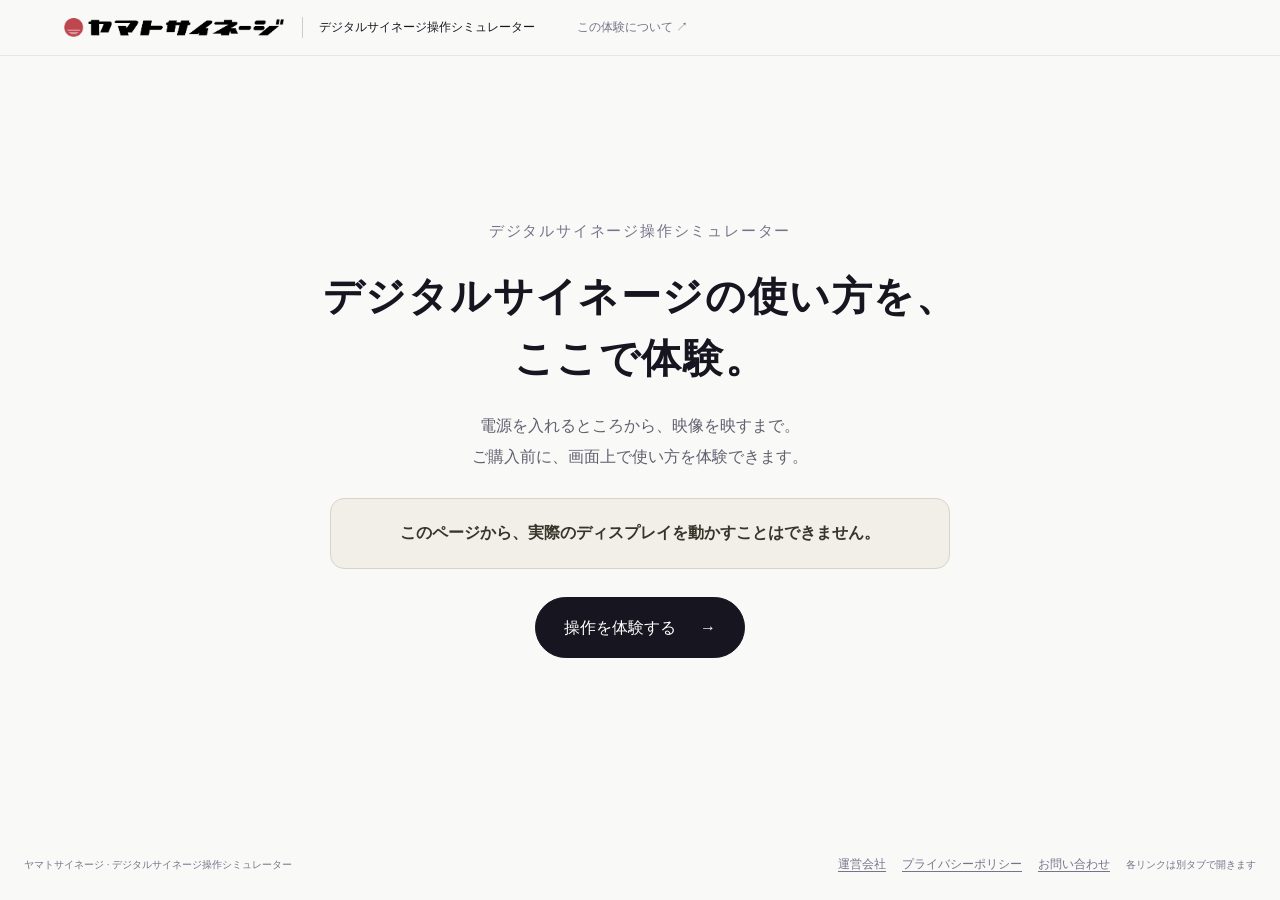
==== commit 700611da: "Add corporate policy and contact links with local storage explanation" ====
--- a/index.html
+++ b/index.html
@@ -42,7 +42,7 @@
 </div>
 <p>赤い電源・ホーム・方向キー・OK・戻る・入力切替を操作できます。キーボードの矢印・Enter・Escにも対応。</p><details class="remote-note"><summary>その他のキーについて</summary><p>入力切替でHDMIを表示し、ホームで現在選ばれている内容に戻ります。マウス・音量キーは、このシミュレーターでは利用できません。</p></details></section>
 <details class="lab"><summary>体験条件を変える</summary><label>USBの中身<select id="usb-condition"><option value="ready">正しいフォルダ・サンプル入り</option><option value="folders">PANELYフォルダがない</option><option value="empty">フォルダ内が空</option><option value="error">読み取りに失敗する</option></select></label><label><input type="checkbox" id="permission">ファイルアクセスを許可済み</label><label>端末の時刻（時間割の確認用）<input id="sim-time" type="time"></label><button id="realtime">実際の時刻に戻す</button></details></aside></div>
-<footer><span>ヤマトサイネージ · デジタルサイネージ操作シミュレーター</span><span>画面上のサンプルで操作を体験できます</span><a href="coverage.html">再現範囲・確認待ち項目</a></footer></main><div id="toast" role="status" aria-live="polite"></div><dialog id="info"><h2>デジタルサイネージ操作シミュレーターについて</h2><p>ヤマトサイネージの屋内用機器の使い方を、画面上のサンプルで体験できます。操作画面には、標準搭載のサイネージアプリ「PANELY（パネリー）」が登場します。</p><p>PANELY 0.70a-usbのソースを基に、画面と操作の流れをブラウザ向けに再構成した試作です。このシミュレーターで体験できる範囲は、以下の「再現範囲」で確認できます。</p><p>USB・HDMI・電源・アプリはサンプルによる疑似体験です。起動ロゴは実機写真を参考に再現しています。端子の位置、本体形状、起動時間、Android設定画面は仮の表現です。</p><p>体験の設定はこのブラウザに保存します。実際のディスプレイやUSBのデータは変更しません。</p><a href="coverage.html">再現範囲を確認する</a><form method="dialog"><button class="primary">閉じる</button></form></dialog><dialog id="hdmi-picker" class="hdmi-picker"><h2>何をHDMIにつなぎますか？</h2><p>接続元が出している映像を、ディスプレイに映します。</p><div class="source-choices"><button id="connect-pc"><span class="source-choice-icon">▱</span><strong>パソコン</strong><small>資料やプレゼンテーションを映す</small></button><button id="connect-stb"><span class="source-choice-icon">▰</span><strong>STB（外付けプレーヤー）</strong><small>STBで再生しているコンテンツを映す</small></button></div><p>接続後、体験用の「HDMI表示に切り替える」で映像を確認できます。接続と表示切替を分けて体験します。</p><form method="dialog"><button>やめる</button></form></dialog><script src="core.js"></script><script src="app.js"></script><script src="management-help.js"></script><script src="tutorial.js"></script></body></html>
+</main><footer class="site-footer"><span>ヤマトサイネージ · デジタルサイネージ操作シミュレーター</span><nav aria-label="運営情報"><a href="https://yamato-signage.com/about-us/" target="_blank" rel="noopener noreferrer">運営会社</a><a href="https://yamato-signage.com/privacy-policy/" target="_blank" rel="noopener noreferrer">プライバシーポリシー</a><a href="https://yamato-signage.com/contact/" target="_blank" rel="noopener noreferrer">お問い合わせ</a><span class="footer-tab-note">各リンクは別タブで開きます</span></nav></footer><div id="toast" role="status" aria-live="polite"></div><dialog id="info"><h2>デジタルサイネージ操作シミュレーターについて</h2><p>ヤマトサイネージの屋内用機器の使い方を、画面上のサンプルで体験できます。操作画面には、標準搭載のサイネージアプリ「PANELY（パネリー）」が登場します。</p><p>画面上のボタンとサンプル素材で操作を体験できます。実物のUSBメモリやHDMIケーブルは必要ありません。このページから実際のディスプレイを動かすことはできません。</p><p>端末の設定など、一部の機能はこのシミュレーターでは利用できません。</p><p>体験中のプレイリストや設定は、お使いのブラウザ内に保存されます。体験画面の「最初からやりなおす」で初期化できます。実際のディスプレイやUSBのデータは変更しません。</p><form method="dialog"><button class="primary">閉じる</button></form></dialog><dialog id="hdmi-picker" class="hdmi-picker"><h2>何をHDMIにつなぎますか？</h2><p>接続元が出している映像を、ディスプレイに映します。</p><div class="source-choices"><button id="connect-pc"><span class="source-choice-icon">▱</span><strong>パソコン</strong><small>資料やプレゼンテーションを映す</small></button><button id="connect-stb"><span class="source-choice-icon">▰</span><strong>STB（外付けプレーヤー）</strong><small>STBで再生しているコンテンツを映す</small></button></div><p>接続後、体験用の「HDMI表示に切り替える」で映像を確認できます。接続と表示切替を分けて体験します。</p><form method="dialog"><button>やめる</button></form></dialog><script src="core.js"></script><script src="app.js"></script><script src="management-help.js"></script><script src="tutorial.js"></script></body></html>
 
 
 
--- a/style.css
+++ b/style.css
@@ -157,3 +157,5 @@
 @media(prefers-reduced-motion:reduce){#tour-complete .completion-options button{transition:none}}
 #tour-complete .completion-options{grid-template-columns:1fr}
 #tour-complete .completion-options button{min-height:76px;padding:14px 18px}
+.site-footer{max-width:1400px;margin:18px auto;padding:0 24px;align-items:center;line-height:1.7}.site-footer nav{display:flex;align-items:center;gap:16px;flex-wrap:wrap}.site-footer a{font-size:12px;text-underline-offset:3px}.footer-tab-note{font-size:10px}.entry-screen{min-height:calc(100svh - 120px)}
+@media(max-width:600px){.site-footer{padding:0 20px;gap:10px}.site-footer nav{gap:10px 16px}.footer-tab-note{width:100%}.entry-screen{min-height:calc(100svh - 160px)}}
